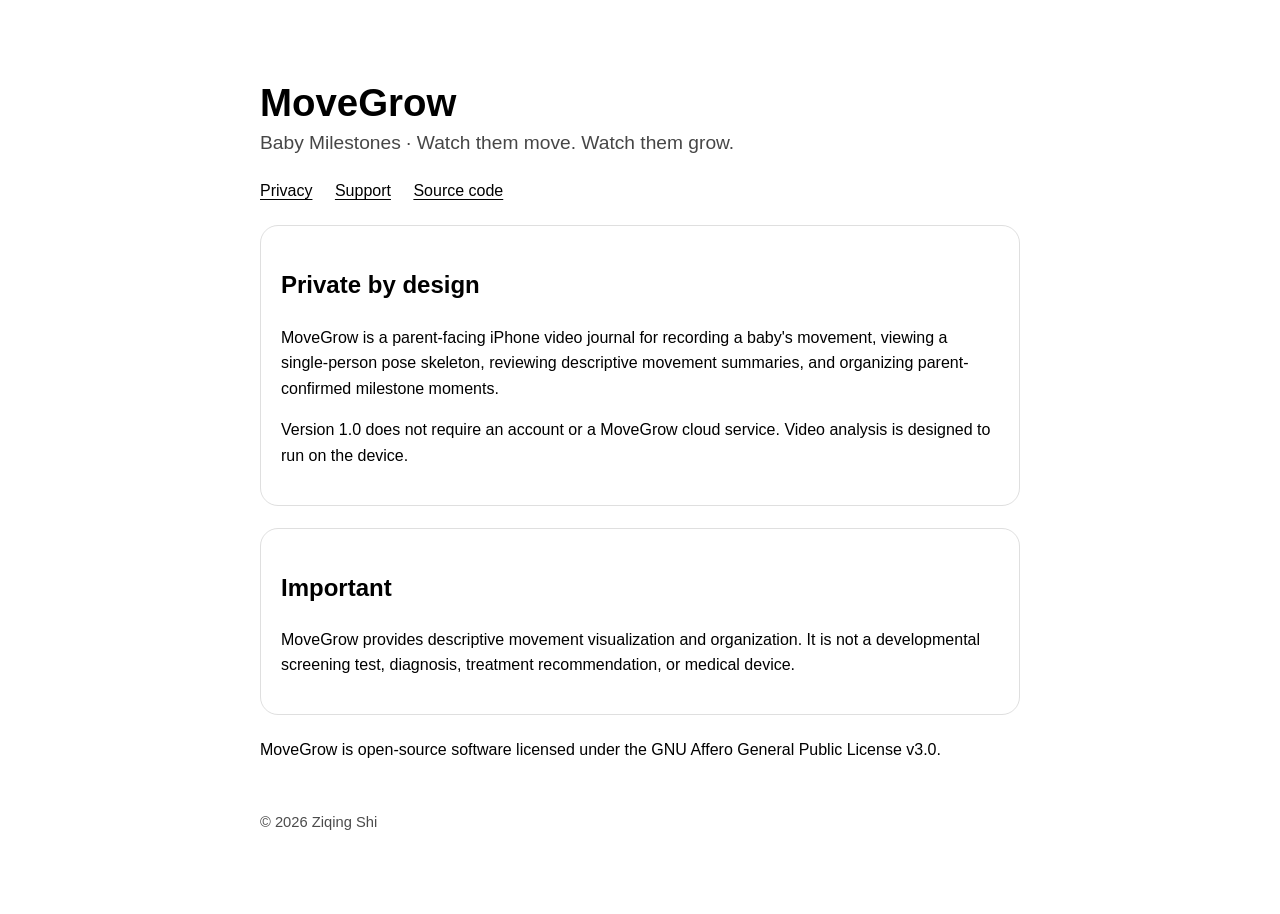
==== docs/index.html @ 550e9baf "Initial public release of MoveGrow 1.0" ====
<!doctype html>
<html lang="en">
<head>
  <meta charset="utf-8">
  <meta name="viewport" content="width=device-width,initial-scale=1">
  <meta name="description" content="MoveGrow: Baby Milestones — a private, on-device baby movement video journal for iPhone.">
  <title>MoveGrow: Baby Milestones</title>
  <style>
    :root { color-scheme: light dark; font-family: -apple-system, BlinkMacSystemFont, "Segoe UI", sans-serif; }
    body { max-width: 760px; margin: 0 auto; padding: 56px 24px 80px; line-height: 1.6; }
    h1 { font-size: 2.4rem; line-height: 1.1; margin-bottom: .25rem; }
    .tag { font-size: 1.2rem; opacity: .72; margin-top: 0; }
    .card { border: 1px solid rgba(127,127,127,.25); border-radius: 18px; padding: 20px; margin: 22px 0; }
    a { color: inherit; text-underline-offset: 3px; }
    nav a { margin-right: 18px; }
    footer { margin-top: 48px; font-size: .92rem; opacity: .7; }
  </style>
</head>
<body>
  <h1>MoveGrow</h1>
  <p class="tag">Baby Milestones · Watch them move. Watch them grow.</p>
  <nav>
    <a href="privacy.html">Privacy</a>
    <a href="support.html">Support</a>
    <a href="https://github.com/Seesaw2025/MoveGrow">Source code</a>
  </nav>

  <div class="card">
    <h2>Private by design</h2>
    <p>MoveGrow is a parent-facing iPhone video journal for recording a baby's movement, viewing a single-person pose skeleton, reviewing descriptive movement summaries, and organizing parent-confirmed milestone moments.</p>
    <p>Version 1.0 does not require an account or a MoveGrow cloud service. Video analysis is designed to run on the device.</p>
  </div>

  <div class="card">
    <h2>Important</h2>
    <p>MoveGrow provides descriptive movement visualization and organization. It is not a developmental screening test, diagnosis, treatment recommendation, or medical device.</p>
  </div>

  <p>MoveGrow is open-source software licensed under the GNU Affero General Public License v3.0.</p>
  <footer>© 2026 Ziqing Shi</footer>
</body>
</html>
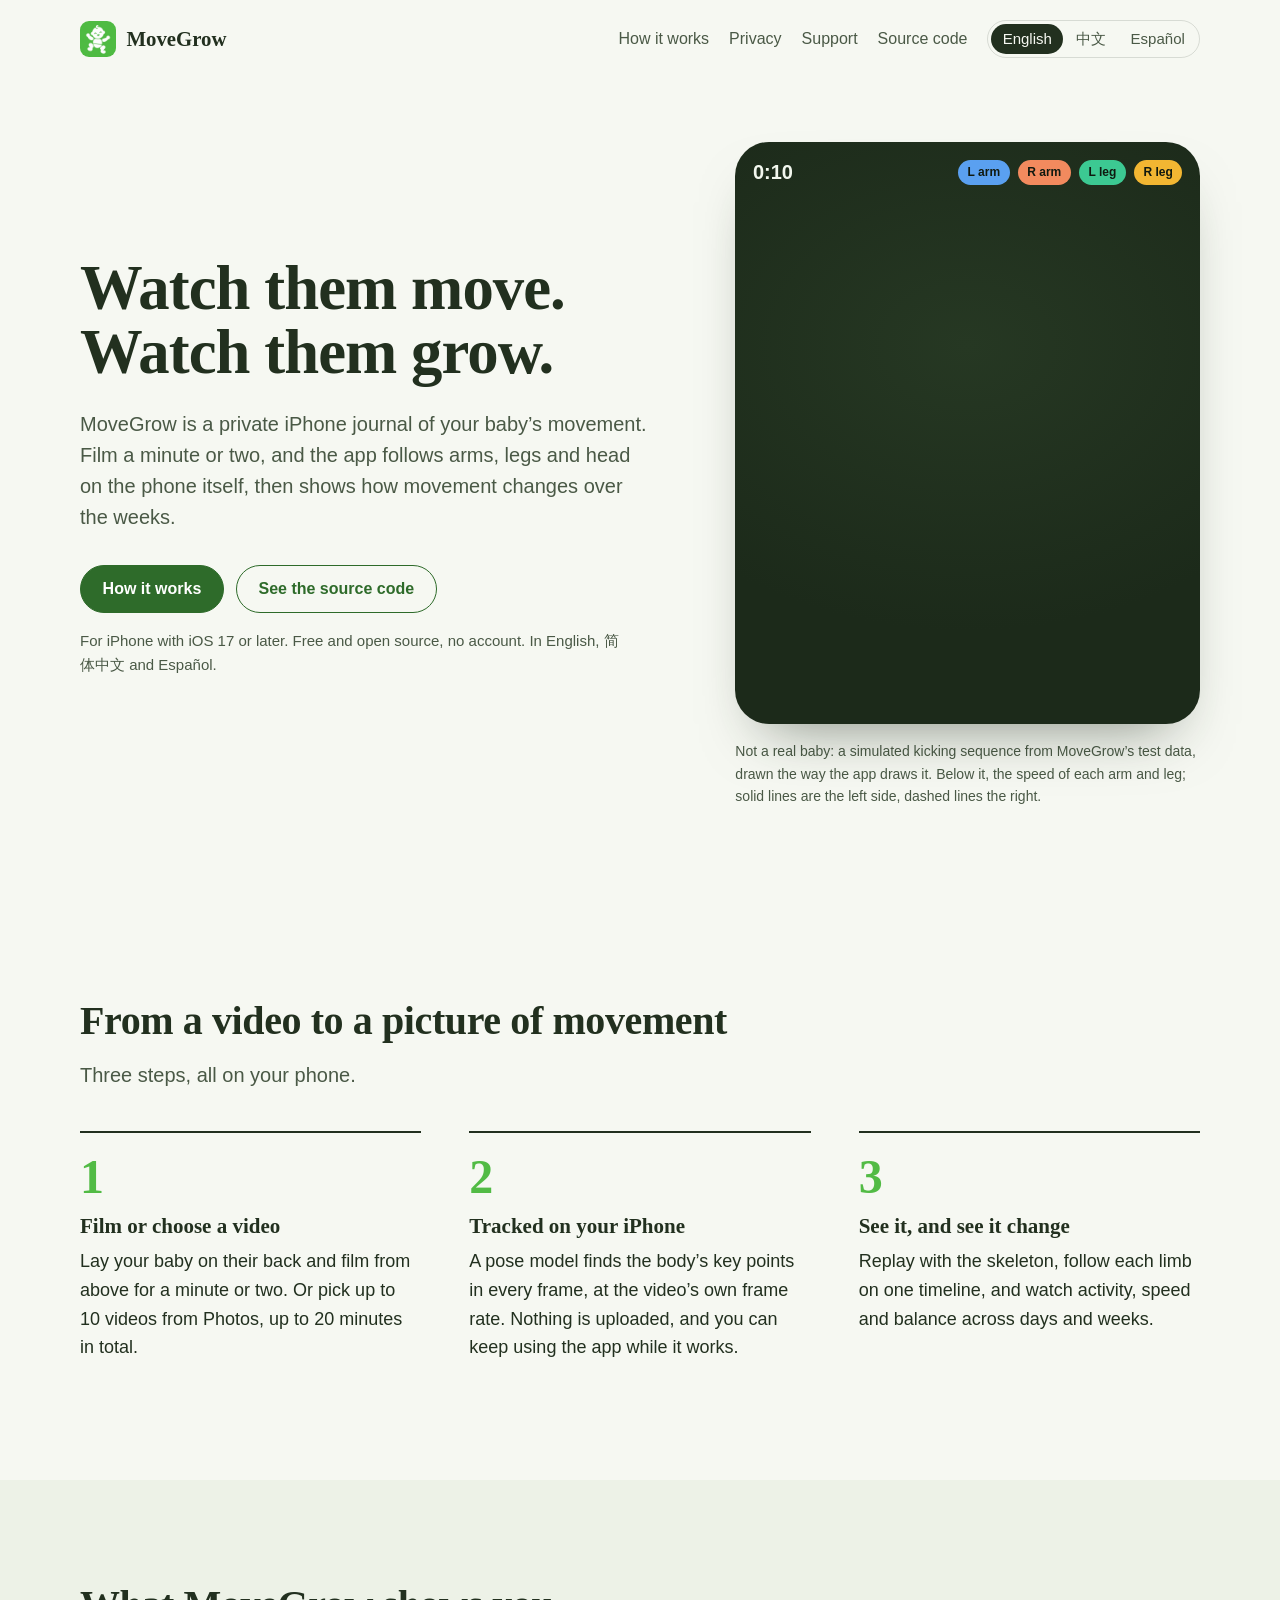
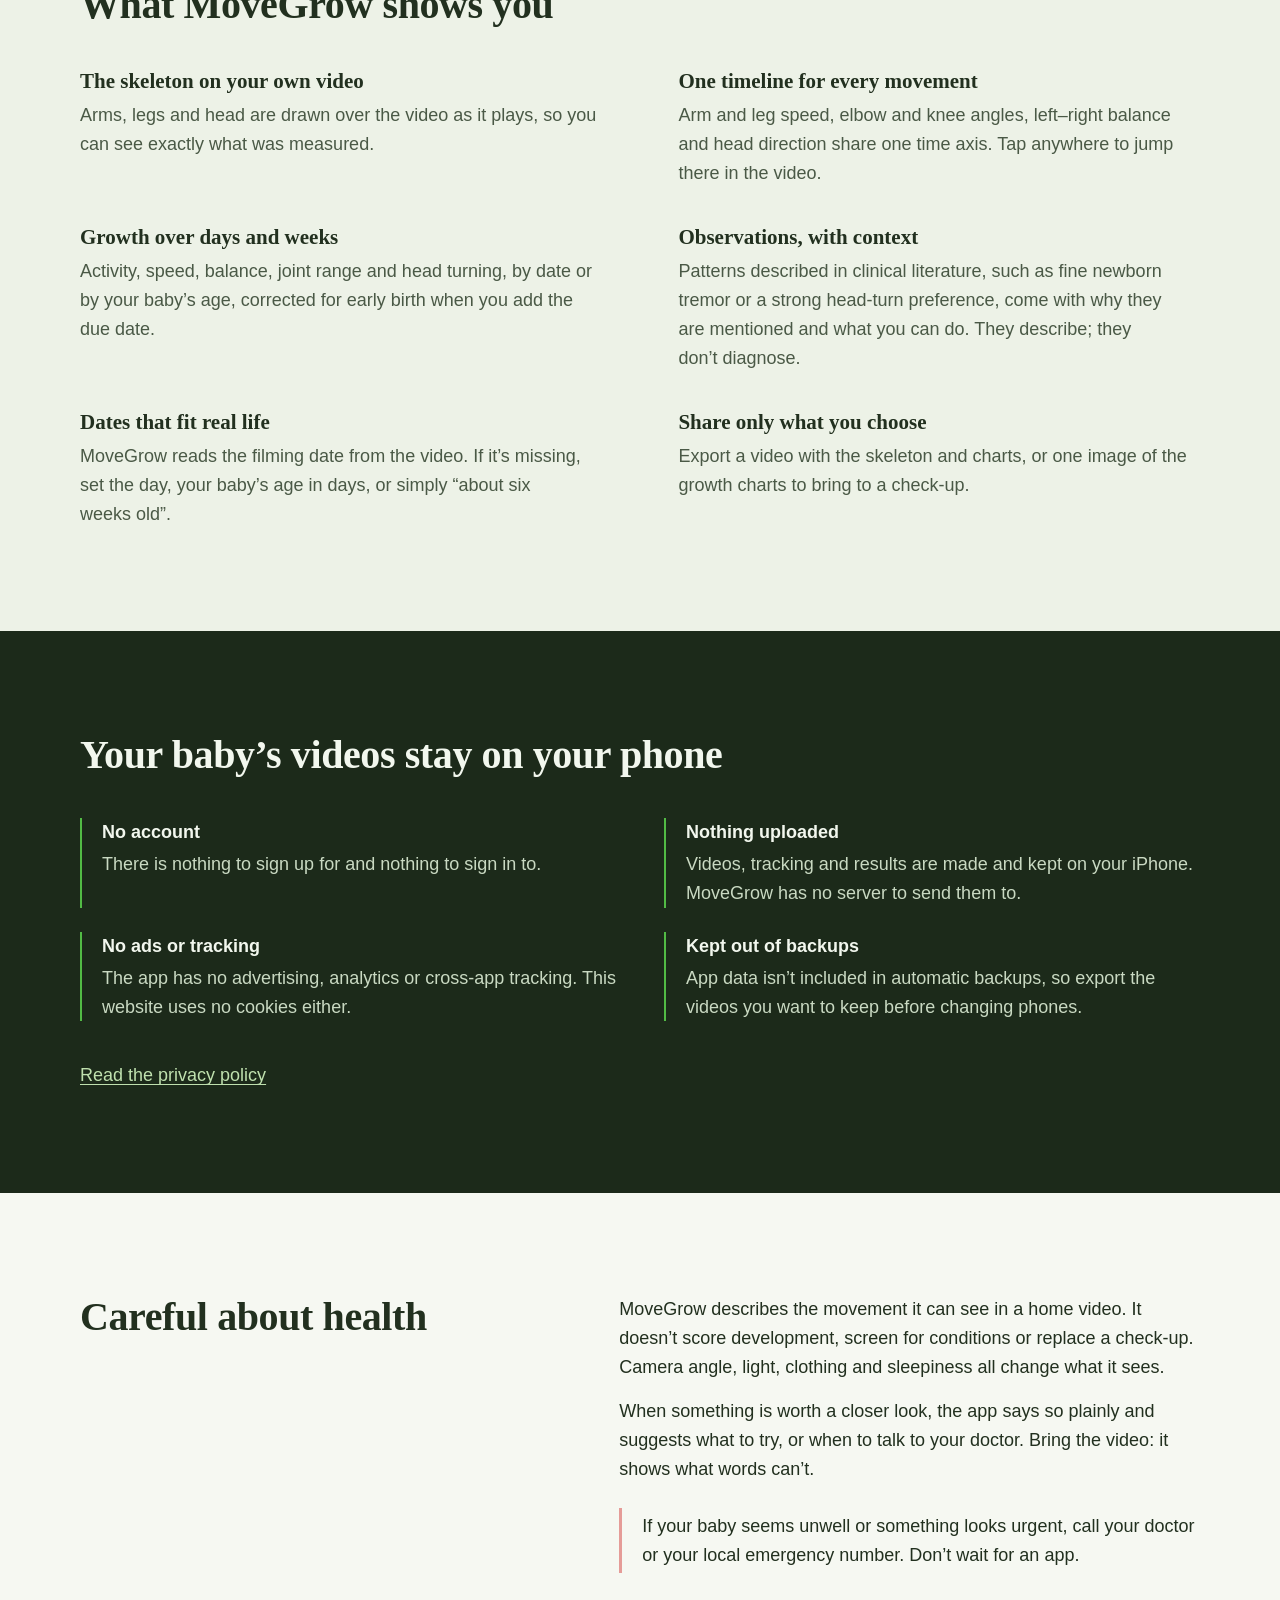
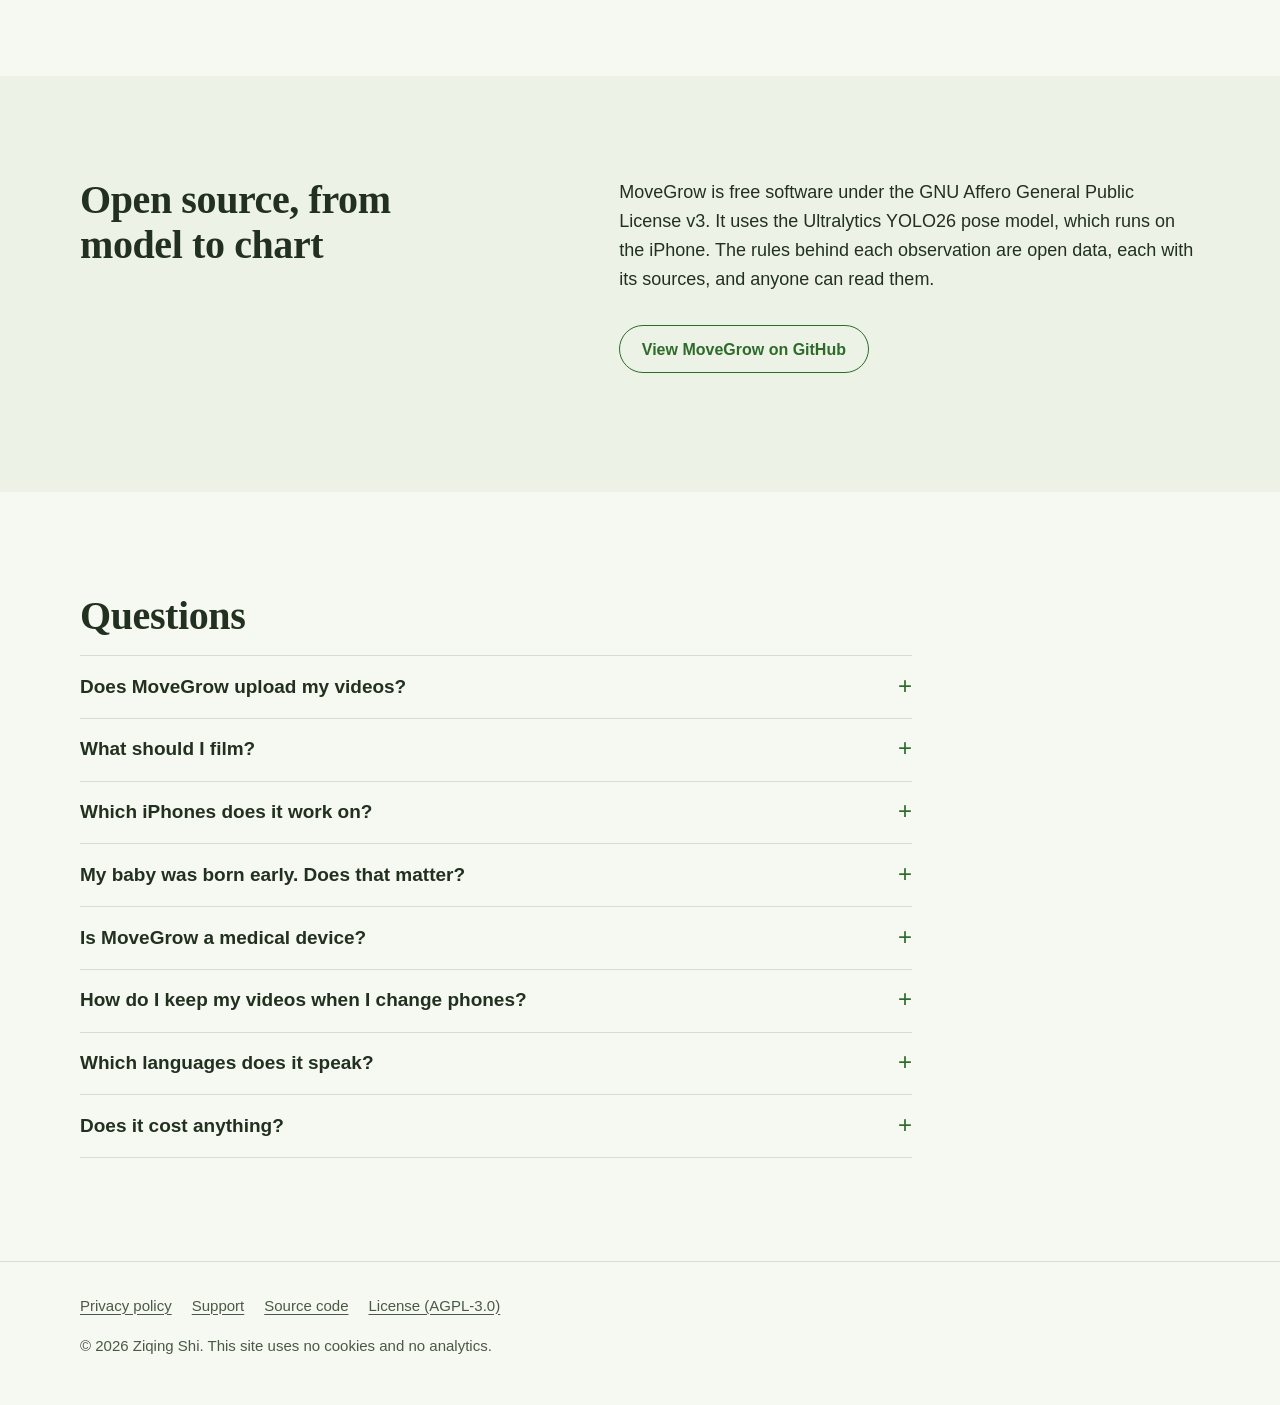
==== commit e1b52ce6: "Add the MoveGrow website in English, Chinese and Spanish - New home page with a live skeleton (a sim" ====
--- a/docs/index.html
+++ b/docs/index.html
@@ -2,41 +2,163 @@
 <html lang="en">
 <head>
   <meta charset="utf-8">
-  <meta name="viewport" content="width=device-width,initial-scale=1">
-  <meta name="description" content="MoveGrow: Baby Milestones — a private, on-device baby movement video journal for iPhone.">
-  <title>MoveGrow: Baby Milestones</title>
-  <style>
-    :root { color-scheme: light dark; font-family: -apple-system, BlinkMacSystemFont, "Segoe UI", sans-serif; }
-    body { max-width: 760px; margin: 0 auto; padding: 56px 24px 80px; line-height: 1.6; }
-    h1 { font-size: 2.4rem; line-height: 1.1; margin-bottom: .25rem; }
-    .tag { font-size: 1.2rem; opacity: .72; margin-top: 0; }
-    .card { border: 1px solid rgba(127,127,127,.25); border-radius: 18px; padding: 20px; margin: 22px 0; }
-    a { color: inherit; text-underline-offset: 3px; }
-    nav a { margin-right: 18px; }
-    footer { margin-top: 48px; font-size: .92rem; opacity: .7; }
-  </style>
+  <meta name="viewport" content="width=device-width, initial-scale=1">
+  <meta http-equiv="Content-Security-Policy" content="default-src 'self'; img-src 'self'; style-src 'self'; script-src 'self'; connect-src 'none'; object-src 'none'; base-uri 'none'; form-action 'none'">
+  <meta name="referrer" content="strict-origin-when-cross-origin">
+  <title>MoveGrow — a private journal of your baby’s movement</title>
+  <meta name="description" content="Film your baby, and MoveGrow follows arms, legs and head on your iPhone, then shows how movement changes over the weeks. No account, no uploads, open source.">
+  <link rel="canonical" href="https://seesaw-earth.github.io/MoveGrow/">
+  <link rel="alternate" hreflang="en" href="https://seesaw-earth.github.io/MoveGrow/">
+  <link rel="alternate" hreflang="zh-Hans" href="https://seesaw-earth.github.io/MoveGrow/zh/">
+  <link rel="alternate" hreflang="es" href="https://seesaw-earth.github.io/MoveGrow/es/">
+  <link rel="alternate" hreflang="x-default" href="https://seesaw-earth.github.io/MoveGrow/">
+  <meta name="theme-color" content="#F6F8F2" media="(prefers-color-scheme: light)">
+  <meta name="theme-color" content="#111A10" media="(prefers-color-scheme: dark)">
+  <meta name="color-scheme" content="light dark">
+  <link rel="icon" type="image/png" sizes="32x32" href="assets/icon-32.png">
+  <link rel="apple-touch-icon" href="assets/icon-180.png">
+  <meta property="og:type" content="website">
+  <meta property="og:site_name" content="MoveGrow">
+  <meta property="og:title" content="MoveGrow — a private journal of your baby’s movement">
+  <meta property="og:description" content="Film your baby, and MoveGrow follows arms, legs and head on your iPhone, then shows how movement changes over the weeks. No account, no uploads, open source.">
+  <meta property="og:url" content="https://seesaw-earth.github.io/MoveGrow/">
+  <meta property="og:image" content="https://seesaw-earth.github.io/MoveGrow/assets/og-en.png">
+  <meta property="og:image:width" content="1200">
+  <meta property="og:image:height" content="630">
+  <meta property="og:image:alt" content="The MoveGrow app icon beside a baby’s movement skeleton and arm and leg speed charts.">
+  <meta property="og:locale" content="en_US">
+  <meta property="og:locale:alternate" content="zh_CN">
+  <meta property="og:locale:alternate" content="es_ES">
+  <meta name="twitter:card" content="summary_large_image">
+  <link rel="stylesheet" href="assets/site.css?v=20261103">
 </head>
 <body>
-  <h1>MoveGrow</h1>
-  <p class="tag">Baby Milestones · Watch them move. Watch them grow.</p>
-  <nav>
-    <a href="privacy.html">Privacy</a>
-    <a href="support.html">Support</a>
-    <a href="https://github.com/Seesaw2025/MoveGrow">Source code</a>
-  </nav>
+<a class="skip" href="#main">Skip to content</a>
+<div class="lang-hint" id="lang-hint" hidden><div class="wrap"><span data-offer="zh" lang="zh-Hans" hidden>这个页面有中文版。 <a href="zh/" hreflang="zh-Hans">查看中文版</a><button type="button">关闭</button></span><span data-offer="es" lang="es" hidden>Esta página también está en español. <a href="es/" hreflang="es">Ver en español</a><button type="button">Cerrar</button></span></div></div>
+<header class="site-header">
+  <div class="wrap">
+    <a class="brand" href="./"><img src="assets/icon-180.png" alt="" width="36" height="36">MoveGrow</a>
+    <nav class="site-nav" aria-label="MoveGrow">
+      <a class="section-link" href="#how">How it works</a>
+      <a class="section-link" href="privacy.html">Privacy</a>
+      <a class="section-link" href="support.html">Support</a>
+      <a class="section-link" href="https://github.com/seesaw-earth/MoveGrow">Source code</a>
+      <span class="langs" role="group" aria-label="Language"><a href="./" hreflang="en" lang="en" aria-current="true">English</a><a href="zh/" hreflang="zh-Hans" lang="zh-Hans">中文</a><a href="es/" hreflang="es" lang="es">Español</a></span>
+    </nav>
+  </div>
+</header>
+<main id="main">
+  <section class="hero">
+    <div class="wrap">
+      <div class="hero-copy">
+        <h1>Watch them move.<br>Watch them grow.</h1>
+        <p class="lead">MoveGrow is a private iPhone journal of your baby’s movement. Film a minute or two, and the app follows arms, legs and head on the phone itself, then shows how movement changes over the weeks.</p>
+        <div class="actions">
+          <!-- When MoveGrow is on the App Store, put the Download on the App Store badge first here. -->
+          <a class="button primary" href="#how">How it works</a>
+          <a class="button" href="https://github.com/seesaw-earth/MoveGrow">See the source code</a>
+        </div>
+        <p class="small">For iPhone with iOS 17 or later. Free and open source, no account. In English, 简体中文 and Español.</p>
+      </div>
+      <figure class="specimen">
+        <div class="panel">
+          <div class="readout" aria-hidden="true"><span class="time" id="hero-time">0:10</span><span class="pills"><span class="pill" data-limb="L_arm">L arm</span><span class="pill" data-limb="R_arm">R arm</span><span class="pill" data-limb="L_leg">L leg</span><span class="pill" data-limb="R_leg">R leg</span></span></div>
+          <canvas id="hero-canvas" role="img" aria-label="Animation: the skeleton of a simulated baby kicking, with the speed of the arms and legs traced underneath." data-arms="Arms" data-legs="Legs"></canvas>
+        </div>
+        <figcaption>Not a real baby: a simulated kicking sequence from MoveGrow’s test data, drawn the way the app draws it. Below it, the speed of each arm and leg; solid lines are the left side, dashed lines the right.</figcaption>
+      </figure>
+    </div>
+  </section>
 
-  <div class="card">
-    <h2>Private by design</h2>
-    <p>MoveGrow is a parent-facing iPhone video journal for recording a baby's movement, viewing a single-person pose skeleton, reviewing descriptive movement summaries, and organizing parent-confirmed milestone moments.</p>
-    <p>Version 1.0 does not require an account or a MoveGrow cloud service. Video analysis is designed to run on the device.</p>
+  <section id="how" class="how">
+    <div class="wrap">
+      <div class="section-head">
+        <h2>From a video to a picture of movement</h2>
+        <p class="lead">Three steps, all on your phone.</p>
+      </div>
+      <ol class="steps">
+        <li><h3>Film or choose a video</h3><p>Lay your baby on their back and film from above for a minute or two. Or pick up to 10 videos from Photos, up to 20 minutes in total.</p></li>
+        <li><h3>Tracked on your iPhone</h3><p>A pose model finds the body’s key points in every frame, at the video’s own frame rate. Nothing is uploaded, and you can keep using the app while it works.</p></li>
+        <li><h3>See it, and see it change</h3><p>Replay with the skeleton, follow each limb on one timeline, and watch activity, speed and balance across days and weeks.</p></li>
+      </ol>
+    </div>
+  </section>
+
+  <section class="tint">
+    <div class="wrap">
+      <div class="section-head"><h2>What MoveGrow shows you</h2></div>
+      <div class="features">
+        <div><h3>The skeleton on your own video</h3><p>Arms, legs and head are drawn over the video as it plays, so you can see exactly what was measured.</p></div>
+        <div><h3>One timeline for every movement</h3><p>Arm and leg speed, elbow and knee angles, left–right balance and head direction share one time axis. Tap anywhere to jump there in the video.</p></div>
+        <div><h3>Growth over days and weeks</h3><p>Activity, speed, balance, joint range and head turning, by date or by your baby’s age, corrected for early birth when you add the due date.</p></div>
+        <div><h3>Observations, with context</h3><p>Patterns described in clinical literature, such as fine newborn tremor or a strong head-turn preference, come with why they are mentioned and what you can do. They describe; they don’t diagnose.</p></div>
+        <div><h3>Dates that fit real life</h3><p>MoveGrow reads the filming date from the video. If it’s missing, set the day, your baby’s age in days, or simply “about six weeks old”.</p></div>
+        <div><h3>Share only what you choose</h3><p>Export a video with the skeleton and charts, or one image of the growth charts to bring to a check-up.</p></div>
+      </div>
+    </div>
+  </section>
+
+  <section class="night" id="privacy">
+    <div class="wrap">
+      <div class="section-head"><h2>Your baby’s videos stay on your phone</h2></div>
+      <ul class="facts">
+        <li><strong>No account</strong>There is nothing to sign up for and nothing to sign in to.</li>
+        <li><strong>Nothing uploaded</strong>Videos, tracking and results are made and kept on your iPhone. MoveGrow has no server to send them to.</li>
+        <li><strong>No ads or tracking</strong>The app has no advertising, analytics or cross-app tracking. This website uses no cookies either.</li>
+        <li><strong>Kept out of backups</strong>App data isn’t included in automatic backups, so export the videos you want to keep before changing phones.</li>
+      </ul>
+      <p class="more"><a href="privacy.html">Read the privacy policy</a></p>
+    </div>
+  </section>
+
+  <section>
+    <div class="wrap split">
+      <h2>Careful about health</h2>
+      <div>
+        <p>MoveGrow describes the movement it can see in a home video. It doesn’t score development, screen for conditions or replace a check-up. Camera angle, light, clothing and sleepiness all change what it sees.</p>
+        <p>When something is worth a closer look, the app says so plainly and suggests what to try, or when to talk to your doctor. Bring the video: it shows what words can’t.</p>
+        <div class="callout"><p>If your baby seems unwell or something looks urgent, call your doctor or your local emergency number. Don’t wait for an app.</p></div>
+      </div>
+    </div>
+  </section>
+
+  <section class="tint">
+    <div class="wrap split">
+      <h2>Open source, from model to chart</h2>
+      <div>
+        <p>MoveGrow is free software under the GNU Affero General Public License v3. It uses the Ultralytics YOLO26 pose model, which runs on the iPhone. The rules behind each observation are open data, each with its sources, and anyone can read them.</p>
+        <p class="actions"><a class="button" href="https://github.com/seesaw-earth/MoveGrow">View MoveGrow on GitHub</a></p>
+      </div>
+    </div>
+  </section>
+
+  <section class="faq">
+    <div class="wrap">
+      <h2>Questions</h2>
+      <details><summary>Does MoveGrow upload my videos?</summary><p>No. Recording, tracking, charts and exports all happen on your iPhone. Videos leave the phone only when you share or save them yourself.</p></details>
+      <details><summary>What should I film?</summary><p>Your baby on their back on a plain blanket, filmed from above with the whole body in view, in even light, for one to three minutes. Keep other people out of the frame. The app guides you while you record.</p></details>
+      <details><summary>Which iPhones does it work on?</summary><p>iPhones with iOS 17 or later. Analysis is quicker on newer models. You can keep using the app while it runs, and on iOS 26 it carries on in the background.</p></details>
+      <details><summary>My baby was born early. Does that matter?</summary><p>If your baby was born two or more weeks early, add the due date in your baby’s profile. Until 24 months, charts and checks then use corrected age, as pediatric guidance does.</p></details>
+      <details><summary>Is MoveGrow a medical device?</summary><p>No. It is a personal video journal that describes movement. It isn’t a screening test or a diagnosis. Talk to your pediatrician about any concern.</p></details>
+      <details><summary>How do I keep my videos when I change phones?</summary><p>To keep it private, MoveGrow leaves its data out of automatic backups. Before changing phones, export the videos you want to keep, as originals or as an MP4 with skeleton and charts, to Photos or Files.</p></details>
+      <details><summary>Which languages does it speak?</summary><p>English, Simplified Chinese and Spanish. You can switch at any time in the app’s Settings.</p></details>
+      <details><summary>Does it cost anything?</summary><p>MoveGrow is free and open source, with no ads and no in-app purchases.</p></details>
+    </div>
+  </section>
+</main>
+<footer class="site-footer">
+  <div class="wrap">
+    <nav aria-label="MoveGrow">
+      <a href="privacy.html">Privacy policy</a>
+      <a href="support.html">Support</a>
+      <a href="https://github.com/seesaw-earth/MoveGrow">Source code</a>
+      <a href="https://github.com/seesaw-earth/MoveGrow/blob/main/LICENSE">License (AGPL-3.0)</a>
+    </nav>
+    <p class="legal">© 2026 Ziqing Shi. This site uses no cookies and no analytics.</p>
   </div>
-
-  <div class="card">
-    <h2>Important</h2>
-    <p>MoveGrow provides descriptive movement visualization and organization. It is not a developmental screening test, diagnosis, treatment recommendation, or medical device.</p>
-  </div>
-
-  <p>MoveGrow is open-source software licensed under the GNU Affero General Public License v3.0.</p>
-  <footer>© 2026 Ziqing Shi</footer>
+</footer>
+<script src="assets/site.js?v=20261103"></script>
+<script src="assets/motion.js?v=20261103"></script>
+<script src="assets/hero.js?v=20261103"></script>
 </body>
 </html>
--- a/docs/assets/site.css
+++ b/docs/assets/site.css
@@ -0,0 +1,212 @@
+/* MoveGrow website — Copyright (C) 2026 Ziqing Shi — SPDX-License-Identifier: AGPL-3.0-only
+   System fonts only (no font downloads, no third-party requests). On Apple devices ui-serif is
+   New York, the app's own display face. */
+
+:root {
+  --paper: #F6F8F2;
+  --paper-2: #EDF2E7;
+  --ink: #22301F;
+  --ink-2: #4A5946;
+  --moss: #2E6B2A;
+  --moss-hover: #24561F;
+  --leaf: #52BB45;
+  --night: #1C2A1A;
+  --night-2: #263823;
+  --mint: #BFE0AE;
+  --mint-2: #93B487;
+  --blush: #E59C98;
+  --line: rgba(34, 48, 31, .14);
+  --l-arm: #5AA0F0;
+  --r-arm: #F28A5E;
+  --l-leg: #3CC992;
+  --r-leg: #F2B632;
+  --serif: ui-serif, "New York", "Iowan Old Style", "Palatino Linotype", Palatino, Georgia, serif;
+  --sans: ui-sans-serif, -apple-system, BlinkMacSystemFont, "Segoe UI", Roboto, "Helvetica Neue", Arial, sans-serif;
+  --measure: 64ch;
+  color-scheme: light dark;
+}
+
+@media (prefers-color-scheme: dark) {
+  :root {
+    --paper: #111A10;
+    --paper-2: #182416;
+    --ink: #E8EFE4;
+    --ink-2: #B3C1AD;
+    --moss: #8FD486;
+    --moss-hover: #A9E2A1;
+    --night: #1B2B19;
+    --night-2: #24371F;
+    --line: rgba(232, 239, 228, .14);
+  }
+}
+
+:lang(zh) {
+  --serif: ui-serif, "Songti SC", "STSong", "Noto Serif SC", "Source Han Serif SC", "Noto Serif CJK SC", serif;
+  --sans: ui-sans-serif, -apple-system, BlinkMacSystemFont, "PingFang SC", "Hiragino Sans GB", "Noto Sans SC", "Microsoft YaHei", sans-serif;
+  --measure: 38em;
+}
+
+*, *::before, *::after { box-sizing: border-box; }
+[hidden] { display: none !important; }
+
+html { -webkit-text-size-adjust: 100%; scroll-behavior: smooth; }
+@media (prefers-reduced-motion: reduce) { html { scroll-behavior: auto; } }
+
+body {
+  margin: 0;
+  background: var(--paper);
+  color: var(--ink);
+  font: 400 1.125rem/1.6 var(--sans);
+  text-rendering: optimizeLegibility;
+}
+:lang(zh) body, body:lang(zh) { font-size: 1.0625rem; line-height: 1.85; }
+
+a { color: var(--moss); text-underline-offset: .18em; text-decoration-thickness: 1px; }
+a:hover { color: var(--moss-hover); }
+:focus-visible { outline: 3px solid var(--leaf); outline-offset: 3px; border-radius: 6px; }
+
+.wrap { width: min(1120px, 100% - 3rem); margin-inline: auto; }
+@media (max-width: 560px) { .wrap { width: calc(100% - 2.25rem); } }
+
+.skip { position: absolute; left: -999px; top: 0; background: var(--ink); color: var(--paper); padding: .6rem 1rem; z-index: 10; }
+.skip:focus { left: 1rem; top: 1rem; }
+
+/* Header */
+.site-header { padding-block: 1.25rem; }
+.site-header .wrap { display: flex; align-items: center; gap: 1.5rem; flex-wrap: wrap; }
+.brand { display: inline-flex; align-items: center; gap: .65rem; color: var(--ink); text-decoration: none; font: 600 1.3rem/1 var(--serif); }
+.brand img { width: 36px; height: 36px; border-radius: 9px; }
+.site-nav { display: flex; align-items: center; gap: 1.25rem; margin-left: auto; flex-wrap: wrap; font-size: 1rem; }
+.site-nav a { color: var(--ink-2); text-decoration: none; }
+.site-nav a:hover, .site-nav a[aria-current="page"] { color: var(--ink); text-decoration: underline; }
+.langs { display: inline-flex; border: 1px solid var(--line); border-radius: 999px; padding: 3px; gap: 2px; }
+.langs a { padding: .2rem .7rem; border-radius: 999px; font-size: .9375rem; color: var(--ink-2); text-decoration: none; }
+.langs a[aria-current="true"] { background: var(--ink); color: var(--paper); }
+@media (max-width: 720px) {
+  .site-nav .section-link { display: none; }
+  .site-header .wrap { gap: .75rem; }
+  .brand { font-size: 1.15rem; gap: .5rem; }
+  .langs a { padding: .2rem .55rem; font-size: .875rem; }
+}
+
+.lang-hint { background: var(--paper-2); font-size: .9375rem; }
+.lang-hint .wrap { padding-block: .55rem; }
+.lang-hint [data-offer] { display: flex; flex-wrap: wrap; gap: .25rem .75rem; align-items: baseline; }
+.lang-hint button { margin-left: auto; background: none; border: 0; color: var(--ink-2); font: inherit; cursor: pointer; padding: .25rem .5rem; }
+
+/* Type */
+h1, h2, h3 { font-family: var(--serif); font-weight: 600; color: var(--ink); text-wrap: balance; }
+h1 { font-size: clamp(2.6rem, 1.2rem + 3.4vw, 4rem); line-height: 1.02; letter-spacing: -.015em; margin: 0 0 1.5rem; }
+h2 { font-size: clamp(1.875rem, 1.4rem + 1.6vw, 2.5rem); line-height: 1.12; letter-spacing: -.01em; margin: 0 0 1rem; }
+h3 { font-size: 1.3125rem; line-height: 1.3; margin: 0 0 .4rem; }
+:lang(zh) h1 { letter-spacing: 0; line-height: 1.15; }
+:lang(zh) h2, :lang(zh) h3 { letter-spacing: 0; line-height: 1.35; }
+p { margin: 0 0 1rem; max-width: var(--measure); text-wrap: pretty; }
+.lead { font-size: 1.25rem; line-height: 1.55; color: var(--ink-2); }
+:lang(zh) .lead { font-size: 1.1875rem; line-height: 1.8; }
+.small { font-size: .9375rem; color: var(--ink-2); }
+
+/* Buttons */
+.actions { display: flex; flex-wrap: wrap; gap: .75rem; margin: 2rem 0 1rem; }
+.button { display: inline-flex; align-items: center; justify-content: center; min-height: 48px; padding: .7rem 1.35rem; border-radius: 999px;
+  font: 600 1rem/1.2 var(--sans); text-decoration: none; border: 1.5px solid var(--moss); color: var(--moss); background: transparent; }
+.button:hover { background: var(--paper-2); color: var(--moss-hover); }
+.button.primary { background: var(--moss); color: #fff; }
+.button.primary:hover { background: var(--moss-hover); color: #fff; }
+@media (prefers-color-scheme: dark) { .button.primary, .button.primary:hover { color: #0E170D; } }
+
+/* Hero */
+.hero { padding-block: clamp(2rem, 5vw, 4.5rem) clamp(3rem, 7vw, 6rem); }
+.hero .wrap { display: grid; grid-template-columns: minmax(0, 1.12fr) minmax(0, .88fr); gap: clamp(2rem, 5vw, 5rem); align-items: center; }
+@media (max-width: 880px) { .hero .wrap { grid-template-columns: 1fr; } }
+
+.specimen { margin: 0; }
+.panel {
+  position: relative;
+  background:
+    radial-gradient(120% 70% at 50% 35%, var(--night-2), var(--night) 70%);
+  border-radius: 34px;
+  padding: 1.1rem 1.1rem 1.25rem;
+  color: var(--mint);
+  box-shadow: 0 30px 60px -30px rgba(28, 42, 26, .55);
+  aspect-ratio: 4 / 5;
+  display: grid;
+  grid-template-rows: auto 1fr auto;
+  max-width: 470px;
+  margin-inline: auto;
+}
+@media (prefers-color-scheme: dark) { .panel { box-shadow: 0 0 0 1px rgba(191,224,174,.14); } }
+.readout { display: flex; align-items: center; gap: .5rem; flex-wrap: wrap; }
+.readout .time { font: 600 1.25rem/1 var(--sans); font-variant-numeric: tabular-nums; color: #F2F7EE; margin-right: auto; }
+.pills { display: flex; flex-wrap: wrap; justify-content: flex-end; gap: .5rem; }
+@media (max-width: 520px) { .pills { display: grid; grid-template-columns: repeat(2, auto); gap: .35rem; } .pill { text-align: center; } }
+.pill { font: 600 .75rem/1 var(--sans); padding: .4rem .6rem; border-radius: 999px; color: var(--c); background: color-mix(in srgb, var(--c) 14%, transparent); transition: background-color .15s, color .15s; white-space: nowrap; }
+.pill.on { background: var(--c); color: #10190F; }
+.pill[data-limb="L_arm"] { --c: var(--l-arm); }
+.pill[data-limb="R_arm"] { --c: var(--r-arm); }
+.pill[data-limb="L_leg"] { --c: var(--l-leg); }
+.pill[data-limb="R_leg"] { --c: var(--r-leg); }
+.panel canvas { width: 100%; height: 100%; display: block; }
+.specimen figcaption { font-size: .875rem; color: var(--ink-2); margin: 1rem auto 0; max-width: 470px; }
+
+/* Sections */
+section { padding-block: clamp(3.5rem, 8vw, 6.5rem); }
+.section-head { max-width: 46rem; margin-bottom: 2.5rem; }
+
+.steps { list-style: none; padding: 0; margin: 0; display: grid; grid-template-columns: repeat(3, minmax(0, 1fr)); gap: clamp(1.5rem, 4vw, 3rem); counter-reset: step; }
+.steps li { counter-increment: step; border-top: 2px solid var(--ink); padding-top: 1.25rem; }
+.steps li::before { content: counter(step); display: block; font: 600 3rem/1 var(--serif); color: var(--leaf); margin-bottom: .75rem; }
+@media (max-width: 760px) { .steps { grid-template-columns: 1fr; } }
+
+.features { display: grid; grid-template-columns: repeat(2, minmax(0, 1fr)); gap: 2.25rem clamp(2rem, 6vw, 5rem); }
+.features div p { margin: 0; color: var(--ink-2); }
+@media (max-width: 760px) { .features { grid-template-columns: 1fr; } }
+
+.night { background: var(--night); color: #E6EFE1; }
+.night h2 { color: #F2F7EE; }
+.night p, .night li { color: #C9D9C2; }
+.night a { color: var(--mint); }
+.facts { list-style: none; margin: 0; padding: 0; display: grid; grid-template-columns: repeat(2, minmax(0, 1fr)); gap: 1.5rem 3rem; }
+.facts li { padding-left: 1.25rem; border-left: 2px solid var(--leaf); max-width: 34rem; }
+.facts strong { display: block; color: #F2F7EE; font-weight: 600; margin-bottom: .2rem; }
+@media (max-width: 760px) { .facts { grid-template-columns: 1fr; } }
+
+.split { display: grid; grid-template-columns: minmax(0, .9fr) minmax(0, 1.1fr); gap: clamp(1.5rem, 5vw, 4rem); align-items: start; }
+@media (max-width: 820px) { .split { grid-template-columns: 1fr; } }
+.callout { border-left: 3px solid var(--blush); padding: .25rem 0 .25rem 1.25rem; margin-top: 1.5rem; }
+.callout p { margin: 0; }
+
+.faq details { border-top: 1px solid var(--line); padding-block: 1.1rem; max-width: 52rem; }
+.faq details:last-of-type { border-bottom: 1px solid var(--line); }
+.faq summary { cursor: pointer; font: 600 1.1875rem/1.4 var(--sans); list-style: none; display: flex; justify-content: space-between; gap: 1rem; }
+.faq summary::-webkit-details-marker { display: none; }
+.faq summary::after { content: "+"; font-weight: 400; font-size: 1.5rem; line-height: 1; color: var(--moss); transition: transform .2s; }
+.faq details[open] summary::after { transform: rotate(45deg); }
+@media (prefers-reduced-motion: reduce) { .faq summary::after, .pill { transition: none; } }
+.faq details p { margin: .75rem 0 0; color: var(--ink-2); }
+
+/* Long-form pages (privacy, support) */
+.doc { padding-block: 2rem 5rem; }
+.doc h1 { font-size: clamp(2.25rem, 1.6rem + 2.4vw, 3.25rem); }
+.doc h2 { font-size: 1.5rem; margin-top: 2.5rem; }
+.doc ul { padding-left: 1.25rem; max-width: var(--measure); }
+.doc li { margin-bottom: .35rem; }
+.doc .note { color: var(--ink-2); font-size: .9375rem; }
+
+/* Footer */
+.site-footer { border-top: 1px solid var(--line); padding-block: 2rem 3rem; font-size: .9375rem; color: var(--ink-2); }
+.site-footer .wrap { display: flex; flex-wrap: wrap; gap: 1rem 2rem; align-items: baseline; }
+.site-footer nav { display: flex; flex-wrap: wrap; gap: 1.25rem; }
+.site-footer a { color: var(--ink-2); }
+.site-footer .legal { margin: 0; max-width: none; width: 100%; }
+
+/* Page rhythm */
+.tint { background: var(--paper-2); }
+.night .more { margin: 2.5rem 0 0; }
+.hero-copy .small { max-width: 34rem; }
+.split h2 { margin-top: 0; }
+.doc .callout { margin: 1.5rem 0 1rem; }
+.doc h3 { font-size: 1.125rem; margin-top: 1.5rem; }
+.notfound section + section { margin-top: 3rem; padding-top: 2rem; border-top: 1px solid var(--line); }
+.notfound section { padding: 0; }
+.notfound h1 { font-size: clamp(1.75rem, 1.4rem + 1.4vw, 2.5rem); }
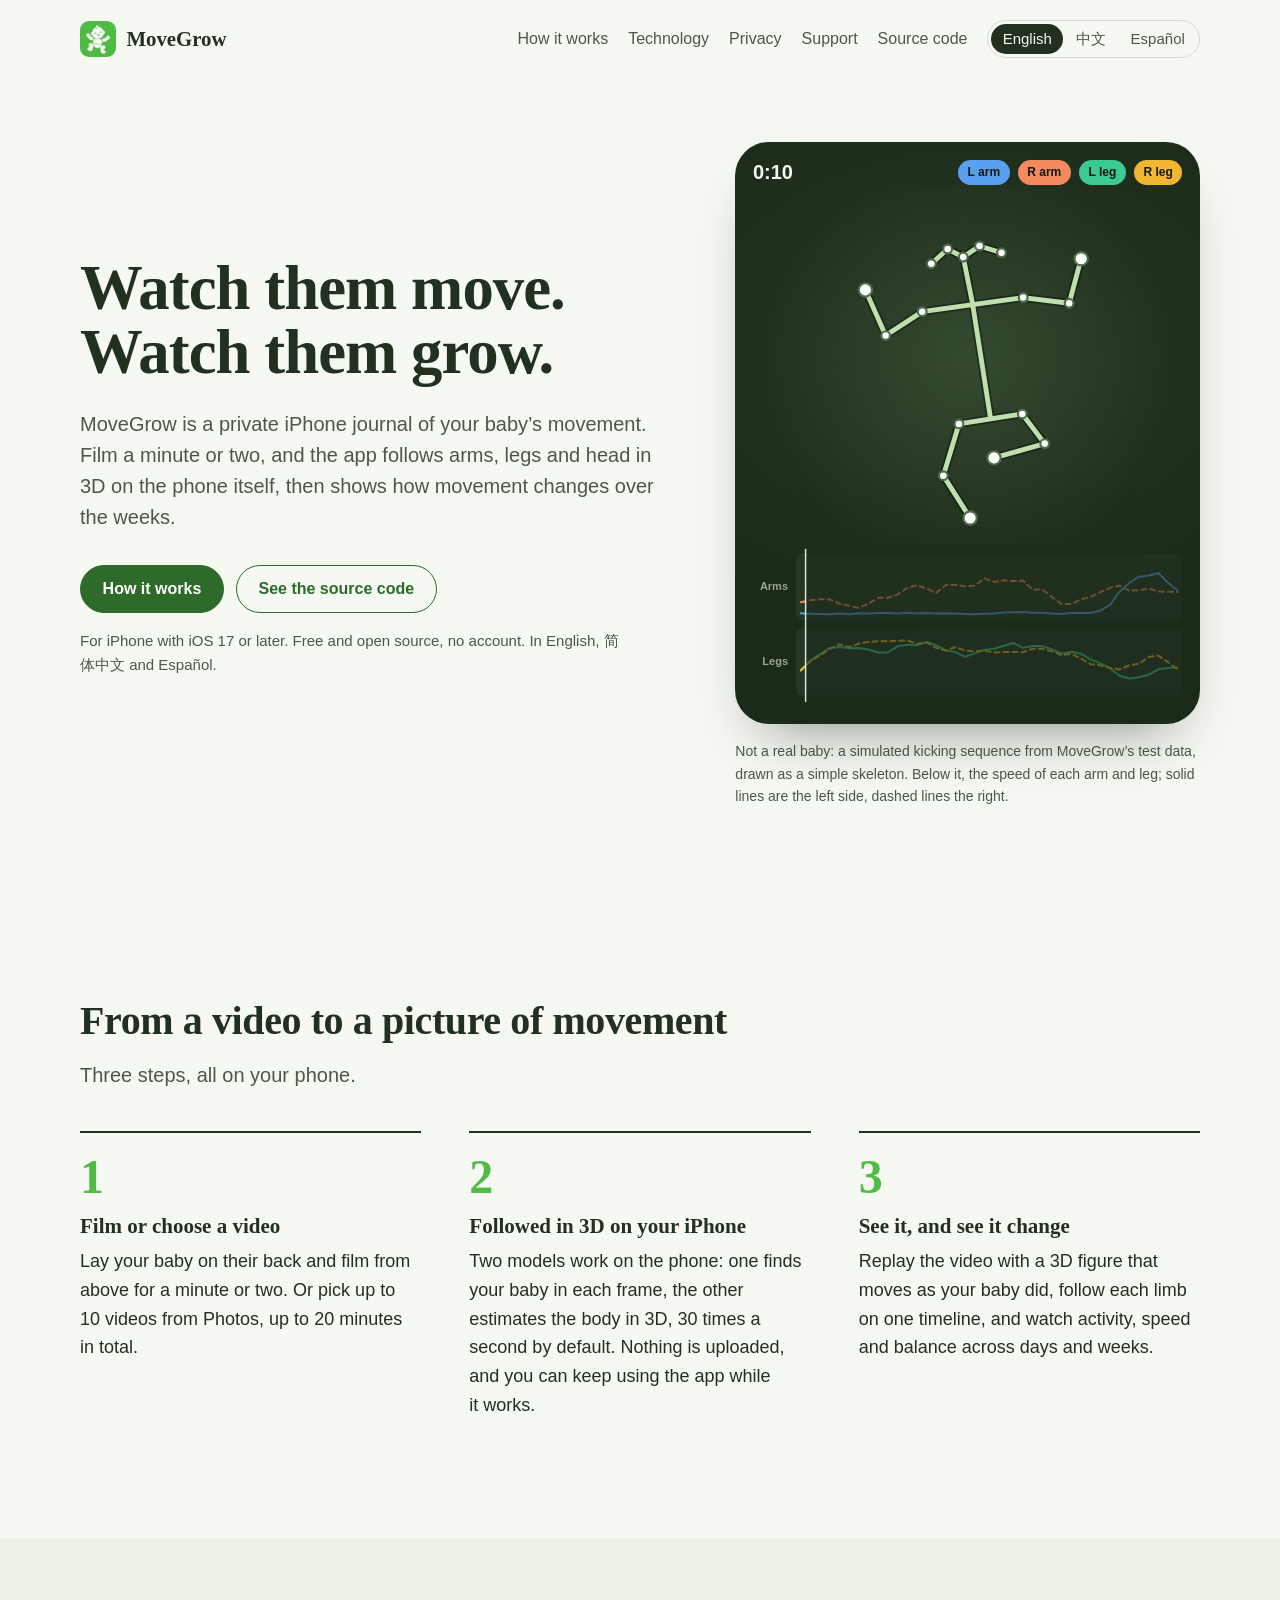
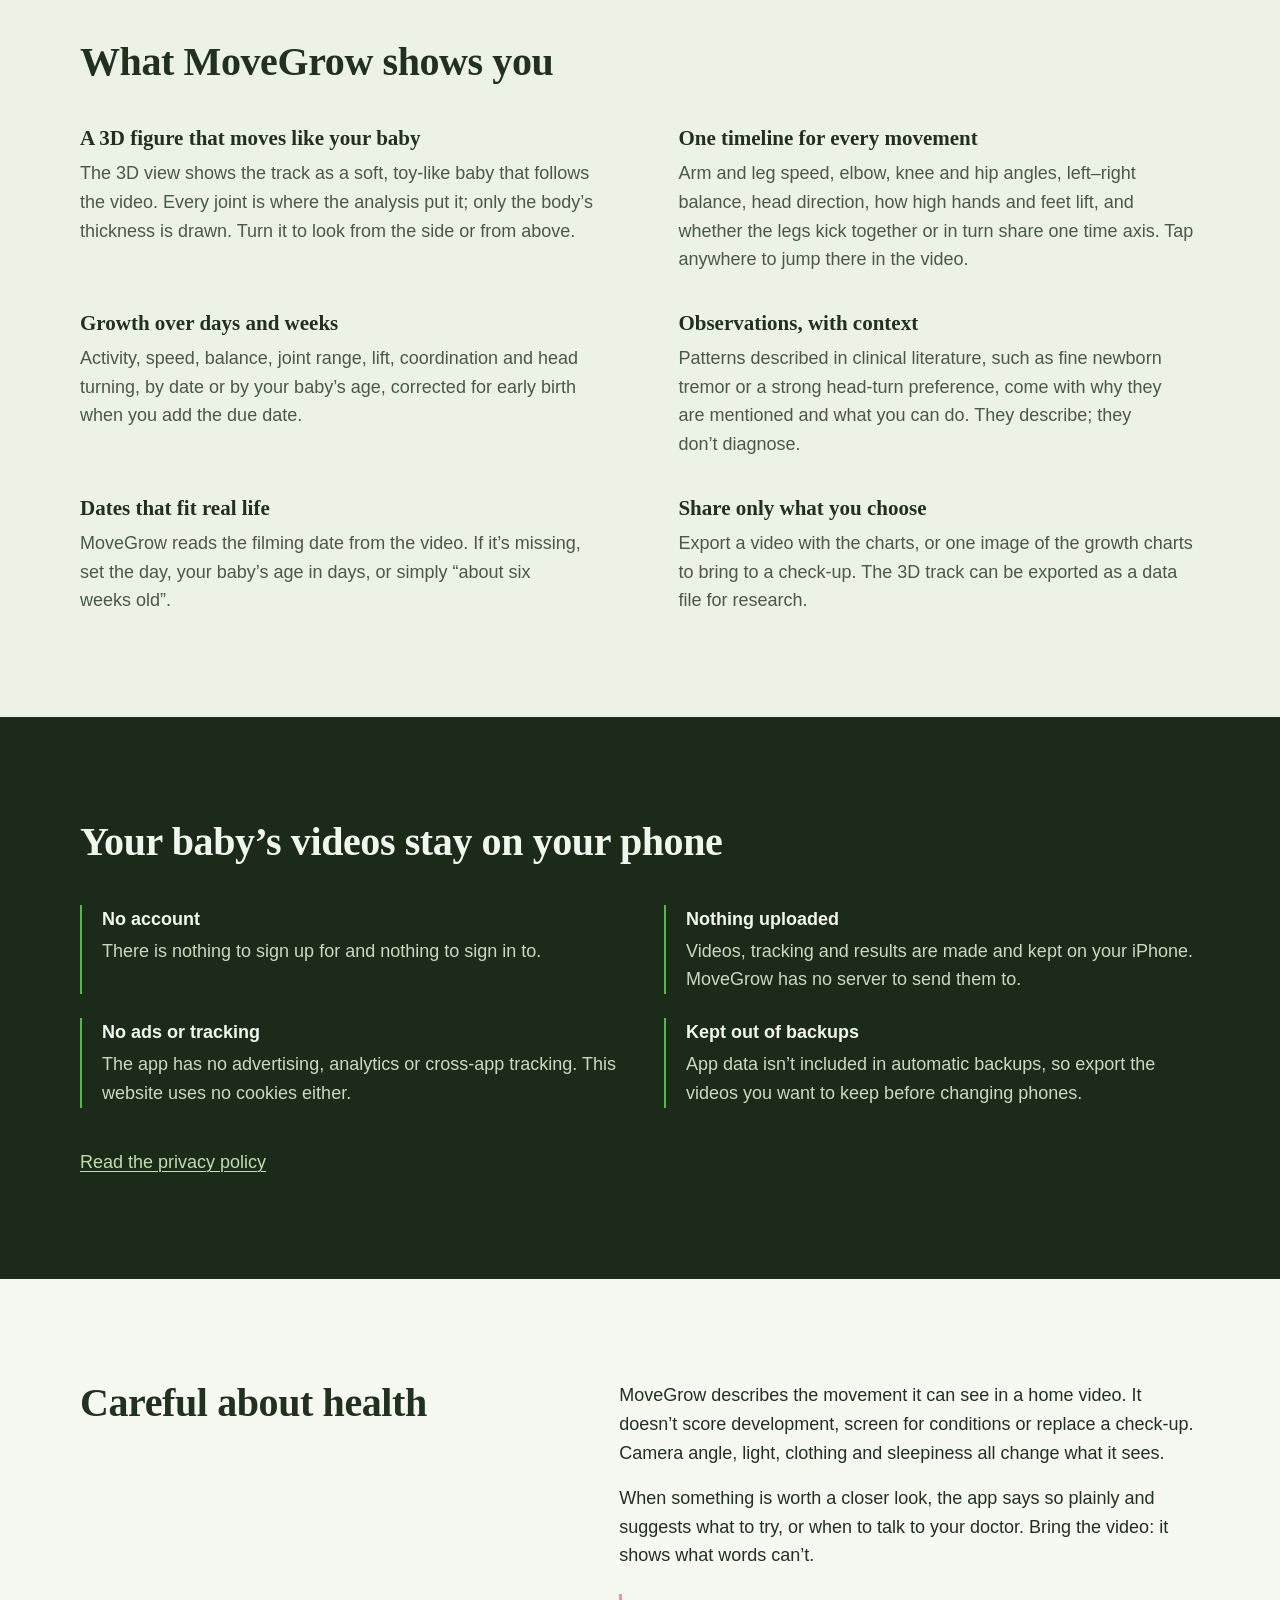
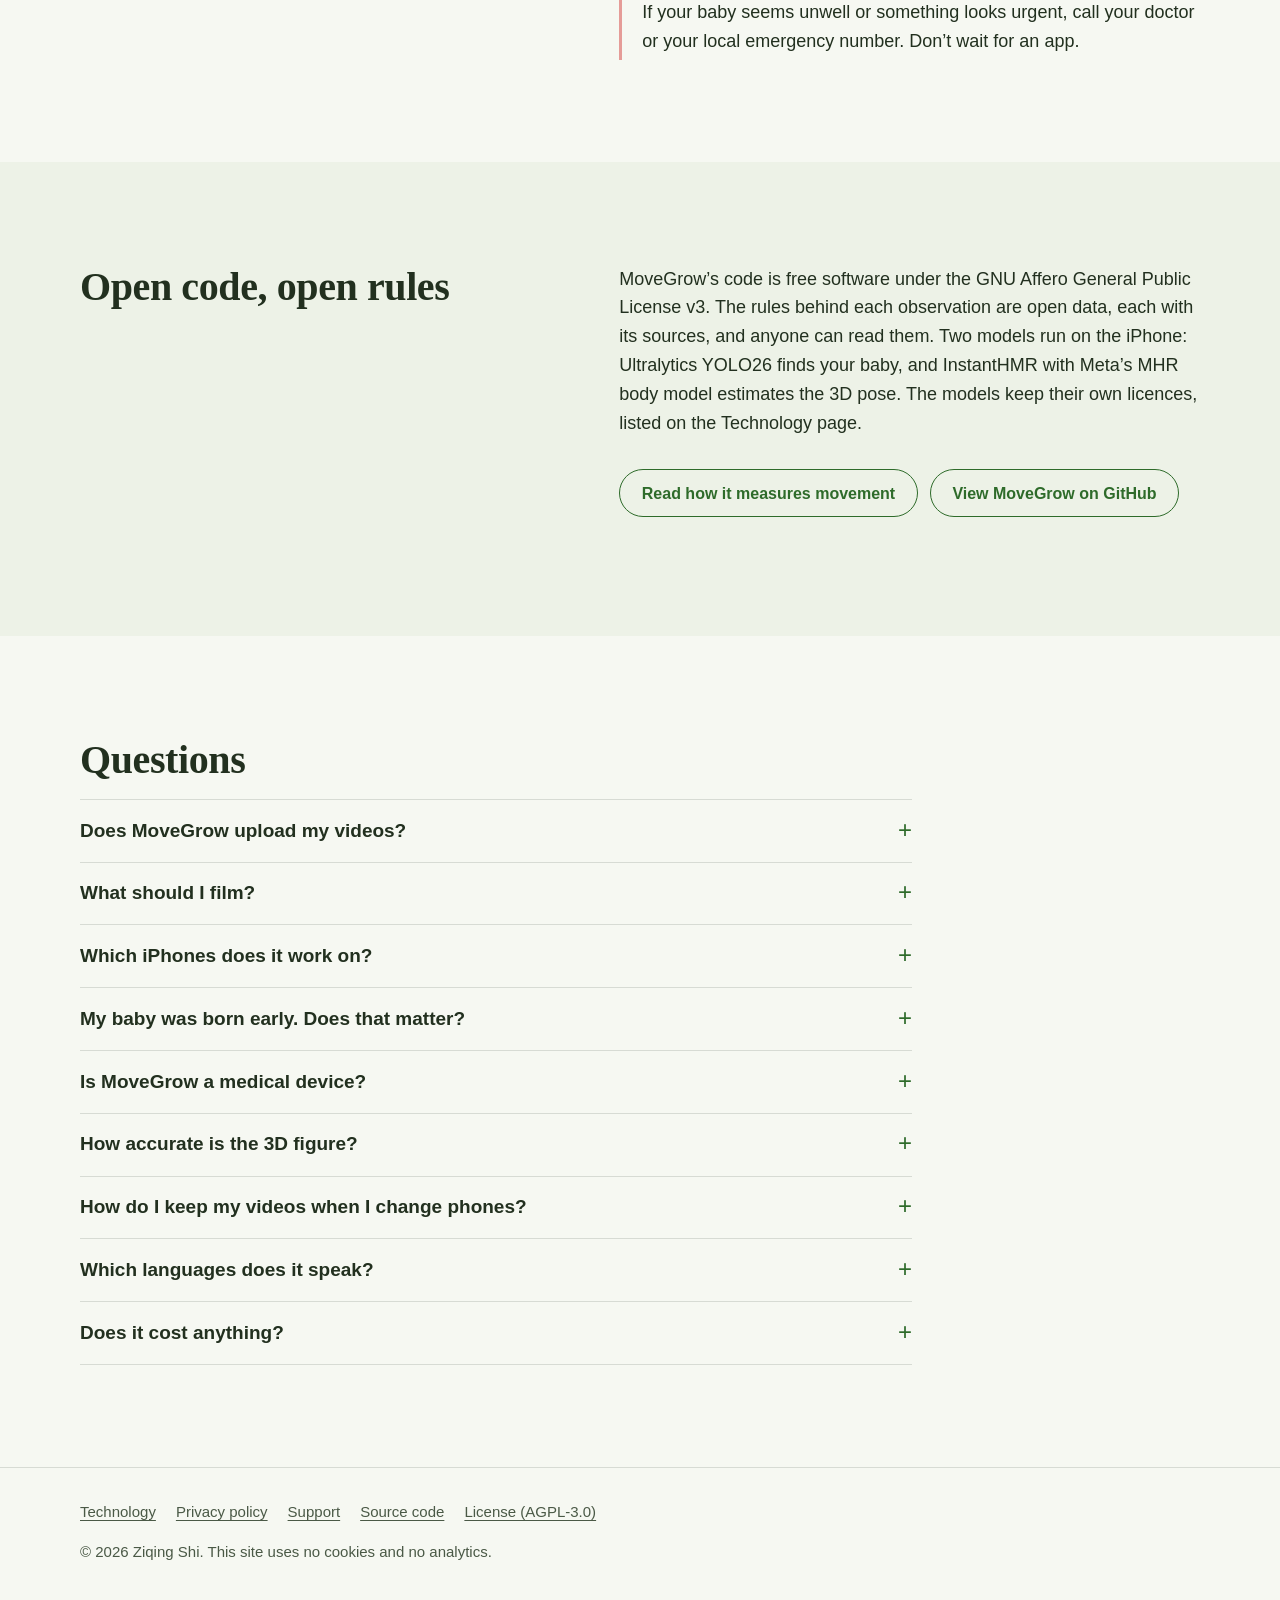
==== commit f9fd5dda: "Website: 3D analysis and Technology page" ====
--- a/docs/index.html
+++ b/docs/index.html
@@ -6,7 +6,7 @@
   <meta http-equiv="Content-Security-Policy" content="default-src 'self'; img-src 'self'; style-src 'self'; script-src 'self'; connect-src 'none'; object-src 'none'; base-uri 'none'; form-action 'none'">
   <meta name="referrer" content="strict-origin-when-cross-origin">
   <title>MoveGrow — a private journal of your baby’s movement</title>
-  <meta name="description" content="Film your baby, and MoveGrow follows arms, legs and head on your iPhone, then shows how movement changes over the weeks. No account, no uploads, open source.">
+  <meta name="description" content="Film your baby, and MoveGrow follows arms, legs and head in 3D on your iPhone, then shows how movement changes over the weeks. No account, no uploads, open source.">
   <link rel="canonical" href="https://seesaw-earth.github.io/MoveGrow/">
   <link rel="alternate" hreflang="en" href="https://seesaw-earth.github.io/MoveGrow/">
   <link rel="alternate" hreflang="zh-Hans" href="https://seesaw-earth.github.io/MoveGrow/zh/">
@@ -20,7 +20,7 @@
   <meta property="og:type" content="website">
   <meta property="og:site_name" content="MoveGrow">
   <meta property="og:title" content="MoveGrow — a private journal of your baby’s movement">
-  <meta property="og:description" content="Film your baby, and MoveGrow follows arms, legs and head on your iPhone, then shows how movement changes over the weeks. No account, no uploads, open source.">
+  <meta property="og:description" content="Film your baby, and MoveGrow follows arms, legs and head in 3D on your iPhone, then shows how movement changes over the weeks. No account, no uploads, open source.">
   <meta property="og:url" content="https://seesaw-earth.github.io/MoveGrow/">
   <meta property="og:image" content="https://seesaw-earth.github.io/MoveGrow/assets/og-en.png">
   <meta property="og:image:width" content="1200">
@@ -30,7 +30,7 @@
   <meta property="og:locale:alternate" content="zh_CN">
   <meta property="og:locale:alternate" content="es_ES">
   <meta name="twitter:card" content="summary_large_image">
-  <link rel="stylesheet" href="assets/site.css?v=20261103">
+  <link rel="stylesheet" href="assets/site.css?v=20261112">
 </head>
 <body>
 <a class="skip" href="#main">Skip to content</a>
@@ -40,6 +40,7 @@
     <a class="brand" href="./"><img src="assets/icon-180.png" alt="" width="36" height="36">MoveGrow</a>
     <nav class="site-nav" aria-label="MoveGrow">
       <a class="section-link" href="#how">How it works</a>
+      <a class="section-link" href="tech.html">Technology</a>
       <a class="section-link" href="privacy.html">Privacy</a>
       <a class="section-link" href="support.html">Support</a>
       <a class="section-link" href="https://github.com/seesaw-earth/MoveGrow">Source code</a>
@@ -52,7 +53,7 @@
     <div class="wrap">
       <div class="hero-copy">
         <h1>Watch them move.<br>Watch them grow.</h1>
-        <p class="lead">MoveGrow is a private iPhone journal of your baby’s movement. Film a minute or two, and the app follows arms, legs and head on the phone itself, then shows how movement changes over the weeks.</p>
+        <p class="lead">MoveGrow is a private iPhone journal of your baby’s movement. Film a minute or two, and the app follows arms, legs and head in 3D on the phone itself, then shows how movement changes over the weeks.</p>
         <div class="actions">
           <!-- When MoveGrow is on the App Store, put the Download on the App Store badge first here. -->
           <a class="button primary" href="#how">How it works</a>
@@ -65,7 +66,7 @@
           <div class="readout" aria-hidden="true"><span class="time" id="hero-time">0:10</span><span class="pills"><span class="pill" data-limb="L_arm">L arm</span><span class="pill" data-limb="R_arm">R arm</span><span class="pill" data-limb="L_leg">L leg</span><span class="pill" data-limb="R_leg">R leg</span></span></div>
           <canvas id="hero-canvas" role="img" aria-label="Animation: the skeleton of a simulated baby kicking, with the speed of the arms and legs traced underneath." data-arms="Arms" data-legs="Legs"></canvas>
         </div>
-        <figcaption>Not a real baby: a simulated kicking sequence from MoveGrow’s test data, drawn the way the app draws it. Below it, the speed of each arm and leg; solid lines are the left side, dashed lines the right.</figcaption>
+        <figcaption>Not a real baby: a simulated kicking sequence from MoveGrow’s test data, drawn as a simple skeleton. Below it, the speed of each arm and leg; solid lines are the left side, dashed lines the right.</figcaption>
       </figure>
     </div>
   </section>
@@ -78,8 +79,8 @@
       </div>
       <ol class="steps">
         <li><h3>Film or choose a video</h3><p>Lay your baby on their back and film from above for a minute or two. Or pick up to 10 videos from Photos, up to 20 minutes in total.</p></li>
-        <li><h3>Tracked on your iPhone</h3><p>A pose model finds the body’s key points in every frame, at the video’s own frame rate. Nothing is uploaded, and you can keep using the app while it works.</p></li>
-        <li><h3>See it, and see it change</h3><p>Replay with the skeleton, follow each limb on one timeline, and watch activity, speed and balance across days and weeks.</p></li>
+        <li><h3>Followed in 3D on your iPhone</h3><p>Two models work on the phone: one finds your baby in each frame, the other estimates the body in 3D, 30 times a second by default. Nothing is uploaded, and you can keep using the app while it works.</p></li>
+        <li><h3>See it, and see it change</h3><p>Replay the video with a 3D figure that moves as your baby did, follow each limb on one timeline, and watch activity, speed and balance across days and weeks.</p></li>
       </ol>
     </div>
   </section>
@@ -88,12 +89,12 @@
     <div class="wrap">
       <div class="section-head"><h2>What MoveGrow shows you</h2></div>
       <div class="features">
-        <div><h3>The skeleton on your own video</h3><p>Arms, legs and head are drawn over the video as it plays, so you can see exactly what was measured.</p></div>
-        <div><h3>One timeline for every movement</h3><p>Arm and leg speed, elbow and knee angles, left–right balance and head direction share one time axis. Tap anywhere to jump there in the video.</p></div>
-        <div><h3>Growth over days and weeks</h3><p>Activity, speed, balance, joint range and head turning, by date or by your baby’s age, corrected for early birth when you add the due date.</p></div>
+        <div><h3>A 3D figure that moves like your baby</h3><p>The 3D view shows the track as a soft, toy-like baby that follows the video. Every joint is where the analysis put it; only the body’s thickness is drawn. Turn it to look from the side or from above.</p></div>
+        <div><h3>One timeline for every movement</h3><p>Arm and leg speed, elbow, knee and hip angles, left–right balance, head direction, how high hands and feet lift, and whether the legs kick together or in turn share one time axis. Tap anywhere to jump there in the video.</p></div>
+        <div><h3>Growth over days and weeks</h3><p>Activity, speed, balance, joint range, lift, coordination and head turning, by date or by your baby’s age, corrected for early birth when you add the due date.</p></div>
         <div><h3>Observations, with context</h3><p>Patterns described in clinical literature, such as fine newborn tremor or a strong head-turn preference, come with why they are mentioned and what you can do. They describe; they don’t diagnose.</p></div>
         <div><h3>Dates that fit real life</h3><p>MoveGrow reads the filming date from the video. If it’s missing, set the day, your baby’s age in days, or simply “about six weeks old”.</p></div>
-        <div><h3>Share only what you choose</h3><p>Export a video with the skeleton and charts, or one image of the growth charts to bring to a check-up.</p></div>
+        <div><h3>Share only what you choose</h3><p>Export a video with the charts, or one image of the growth charts to bring to a check-up. The 3D track can be exported as a data file for research.</p></div>
       </div>
     </div>
   </section>
@@ -124,10 +125,10 @@
 
   <section class="tint">
     <div class="wrap split">
-      <h2>Open source, from model to chart</h2>
+      <h2>Open code, open rules</h2>
       <div>
-        <p>MoveGrow is free software under the GNU Affero General Public License v3. It uses the Ultralytics YOLO26 pose model, which runs on the iPhone. The rules behind each observation are open data, each with its sources, and anyone can read them.</p>
-        <p class="actions"><a class="button" href="https://github.com/seesaw-earth/MoveGrow">View MoveGrow on GitHub</a></p>
+        <p>MoveGrow’s code is free software under the GNU Affero General Public License v3. The rules behind each observation are open data, each with its sources, and anyone can read them. Two models run on the iPhone: Ultralytics YOLO26 finds your baby, and InstantHMR with Meta’s MHR body model estimates the 3D pose. The models keep their own licences, listed on the Technology page.</p>
+        <p class="actions"><a class="button" href="tech.html">Read how it measures movement</a><a class="button" href="https://github.com/seesaw-earth/MoveGrow">View MoveGrow on GitHub</a></p>
       </div>
     </div>
   </section>
@@ -140,7 +141,8 @@
       <details><summary>Which iPhones does it work on?</summary><p>iPhones with iOS 17 or later. Analysis is quicker on newer models. You can keep using the app while it runs, and on iOS 26 it carries on in the background.</p></details>
       <details><summary>My baby was born early. Does that matter?</summary><p>If your baby was born two or more weeks early, add the due date in your baby’s profile. Until 24 months, charts and checks then use corrected age, as pediatric guidance does.</p></details>
       <details><summary>Is MoveGrow a medical device?</summary><p>No. It is a personal video journal that describes movement. It isn’t a screening test or a diagnosis. Talk to your pediatrician about any concern.</p></details>
-      <details><summary>How do I keep my videos when I change phones?</summary><p>To keep it private, MoveGrow leaves its data out of automatic backups. Before changing phones, export the videos you want to keep, as originals or as an MP4 with skeleton and charts, to Photos or Files.</p></details>
+      <details><summary>How accurate is the 3D figure?</summary><p>It is an estimate from a single camera. The model behind it was built for people in general, not for babies in particular, and MoveGrow hasn’t yet measured how well it follows babies. So the app counts in your baby’s own torso lengths and looks at patterns over time. The Technology page explains the method and its limits.</p></details>
+      <details><summary>How do I keep my videos when I change phones?</summary><p>To keep it private, MoveGrow leaves its data out of automatic backups. Before changing phones, export the videos you want to keep, as originals or as an MP4 with the charts, to Photos or Files.</p></details>
       <details><summary>Which languages does it speak?</summary><p>English, Simplified Chinese and Spanish. You can switch at any time in the app’s Settings.</p></details>
       <details><summary>Does it cost anything?</summary><p>MoveGrow is free and open source, with no ads and no in-app purchases.</p></details>
     </div>
@@ -149,6 +151,7 @@
 <footer class="site-footer">
   <div class="wrap">
     <nav aria-label="MoveGrow">
+      <a href="tech.html">Technology</a>
       <a href="privacy.html">Privacy policy</a>
       <a href="support.html">Support</a>
       <a href="https://github.com/seesaw-earth/MoveGrow">Source code</a>
@@ -157,8 +160,8 @@
     <p class="legal">© 2026 Ziqing Shi. This site uses no cookies and no analytics.</p>
   </div>
 </footer>
-<script src="assets/site.js?v=20261103"></script>
-<script src="assets/motion.js?v=20261103"></script>
-<script src="assets/hero.js?v=20261103"></script>
+<script src="assets/site.js?v=20261112"></script>
+<script src="assets/motion.js?v=20261112"></script>
+<script src="assets/hero.js?v=20261112"></script>
 </body>
 </html>
--- a/docs/assets/site.css
+++ b/docs/assets/site.css
@@ -82,6 +82,7 @@
 .langs { display: inline-flex; border: 1px solid var(--line); border-radius: 999px; padding: 3px; gap: 2px; }
 .langs a { padding: .2rem .7rem; border-radius: 999px; font-size: .9375rem; color: var(--ink-2); text-decoration: none; }
 .langs a[aria-current="true"] { background: var(--ink); color: var(--paper); }
+@media (max-width: 1000px) { .site-nav { gap: .9rem; font-size: .9375rem; } }
 @media (max-width: 720px) {
   .site-nav .section-link { display: none; }
   .site-header .wrap { gap: .75rem; }
@@ -210,3 +211,78 @@
 .notfound section + section { margin-top: 3rem; padding-top: 2rem; border-top: 1px solid var(--line); }
 .notfound section { padding: 0; }
 .notfound h1 { font-size: clamp(1.75rem, 1.4rem + 1.4vw, 2.5rem); }
+
+/* Technology page: summary and links, the body-frame figure, steps, tables, citation, references */
+.tech .byline { margin-top: 1.5rem; }
+.cite { font-size: .8125em; text-decoration: none; white-space: nowrap; }
+.cite:hover { text-decoration: underline; }
+
+.frame-panel { display: block; padding: .75rem; }
+.frame-panel svg { display: block; width: 100%; height: 100%; }
+.bf-bone { fill: none; stroke: var(--mint); stroke-width: 5; stroke-linecap: round; stroke-linejoin: round; }
+.bf-head { fill: rgba(191, 224, 174, .08); stroke: var(--mint); stroke-width: 5; }
+.bf-eye { fill: var(--mint); }
+.bf-joint circle { fill: #fff; stroke: #4F6B4C; stroke-width: 2; }
+.bf-axis { fill: none; stroke: var(--r-leg); stroke-width: 4.5; stroke-linecap: round; }
+.bf-w { fill: var(--night); stroke-width: 3; }
+.bf-tip { fill: var(--r-leg); }
+.bf-rule { fill: none; stroke: #F2F7EE; stroke-width: 2; }
+.bf-label { font: italic 600 24px var(--serif); fill: var(--r-leg); }
+.bf-one { font-style: normal; fill: #F2F7EE; }
+.specimen figcaption b { font-family: var(--serif); font-style: italic; font-weight: 600; color: var(--ink); }
+
+.stages { list-style: none; margin: 0; padding: 0; counter-reset: stage; }
+.stages li { counter-increment: stage; position: relative; padding: 0 0 2.25rem 4rem; }
+.stages li::before { content: counter(stage); position: absolute; left: 0; top: -.15rem; width: 2.5rem; text-align: center; font: 600 2.25rem/1 var(--serif); color: var(--leaf); }
+.stages li::after { content: ""; position: absolute; left: calc(1.25rem - 1px); top: 2.75rem; bottom: .5rem; width: 2px; background: var(--line); }
+.stages li:last-child { padding-bottom: 0; }
+.stages li:last-child::after { display: none; }
+.stages p { margin: 0; color: var(--ink-2); }
+.notes { list-style: none; margin: 1rem 0 0; padding: 0; font-size: .9375rem; color: var(--ink-2); }
+.notes li { border-top: 1px solid var(--line); padding-block: .9rem; max-width: 30rem; }
+.pipeline { display: grid; grid-template-columns: minmax(0, .9fr) minmax(0, 1.1fr); grid-template-rows: auto 1fr; grid-template-areas: "head stages" "notes stages"; column-gap: clamp(1.5rem, 5vw, 4rem); align-items: start; }
+.pipeline-head { grid-area: head; }
+.pipeline .stages { grid-area: stages; }
+.pipeline .notes { grid-area: notes; }
+@media (max-width: 820px) {
+  .pipeline { grid-template-columns: 1fr; grid-template-rows: none; grid-template-areas: "head" "stages" "notes"; }
+  .pipeline .stages { margin-top: 1.5rem; }
+  .pipeline .notes { margin-top: 2.5rem; }
+}
+
+.table-wrap { overflow-x: auto; }
+table.data { width: 100%; border-collapse: collapse; font-size: 1rem; line-height: 1.5; }
+table.data th, table.data td { text-align: left; vertical-align: top; padding: .85rem 1.5rem .85rem 0; border-bottom: 1px solid var(--line); }
+table.data th:last-child, table.data td:last-child { padding-right: 0; }
+table.data thead th { font: 600 .9375rem/1.3 var(--sans); color: var(--ink-2); border-bottom: 2px solid var(--ink); }
+table.data tbody th { font-weight: 600; color: var(--ink); width: 24%; }
+table.data td { color: var(--ink-2); }
+table.data td:last-child { width: 26%; }
+.night table.data { max-width: 40rem; }
+.night table.data th, .night table.data td { border-bottom-color: rgba(230, 239, 225, .18); }
+.night table.data thead th { color: #C9D9C2; border-bottom-color: #E6EFE1; }
+.night table.data tbody th { color: #F2F7EE; width: 46%; }
+.night table.data td { color: #E6EFE1; font-variant-numeric: tabular-nums; width: auto; }
+.tech .after { margin-top: 2rem; }
+.night .after { margin-bottom: 2.5rem; }
+@media (max-width: 700px) {
+  table.data.stack thead { position: absolute; left: -9999px; }
+  table.data.stack tr { display: block; padding-block: 1rem; border-bottom: 1px solid var(--line); }
+  table.data.stack tbody th, table.data.stack td, table.data.stack td:last-child { display: block; width: auto; padding: 0; border: 0; }
+  table.data.stack tbody th { margin-bottom: .25rem; }
+  table.data.stack td + td { margin-top: .35rem; }
+  table.data.stack td + td::before, table.data.stack.all td::before { content: attr(data-label) ": "; font-weight: 600; color: var(--ink); }
+  :lang(zh) table.data.stack td + td::before, :lang(zh) table.data.stack.all td::before { content: attr(data-label) "："; }
+}
+
+.bibtex { background: var(--night); color: #E6EFE1; border-radius: 22px; padding: .75rem 1.25rem 1.25rem; max-width: 44rem; margin-top: 1.5rem; }
+.bibtex-bar { display: flex; align-items: center; justify-content: space-between; gap: 1rem; font: 600 .875rem/1 var(--sans); color: var(--mint-2); }
+.bibtex button { font: 600 .9375rem/1 var(--sans); min-height: 44px; padding: 0 1.1rem; border-radius: 999px; border: 1.5px solid var(--mint); background: transparent; color: var(--mint); cursor: pointer; }
+.bibtex button:hover { background: rgba(191, 224, 174, .14); }
+.bibtex pre { margin: .5rem 0 0; white-space: pre-wrap; overflow-wrap: anywhere; font: .8125rem/1.7 ui-monospace, SFMono-Regular, Menlo, Consolas, monospace; }
+.tech .split > * { min-width: 0; }
+
+.reflist { margin: 0; padding-left: 1.6rem; max-width: 56rem; font-size: 1rem; line-height: 1.55; color: var(--ink-2); }
+.reflist li { margin-bottom: .7rem; padding-left: .35rem; scroll-margin-top: 1.5rem; }
+.reflist li:target { color: var(--ink); outline: 2px solid var(--leaf); outline-offset: 5px; border-radius: 6px; }
+.reflist a { overflow-wrap: anywhere; }
